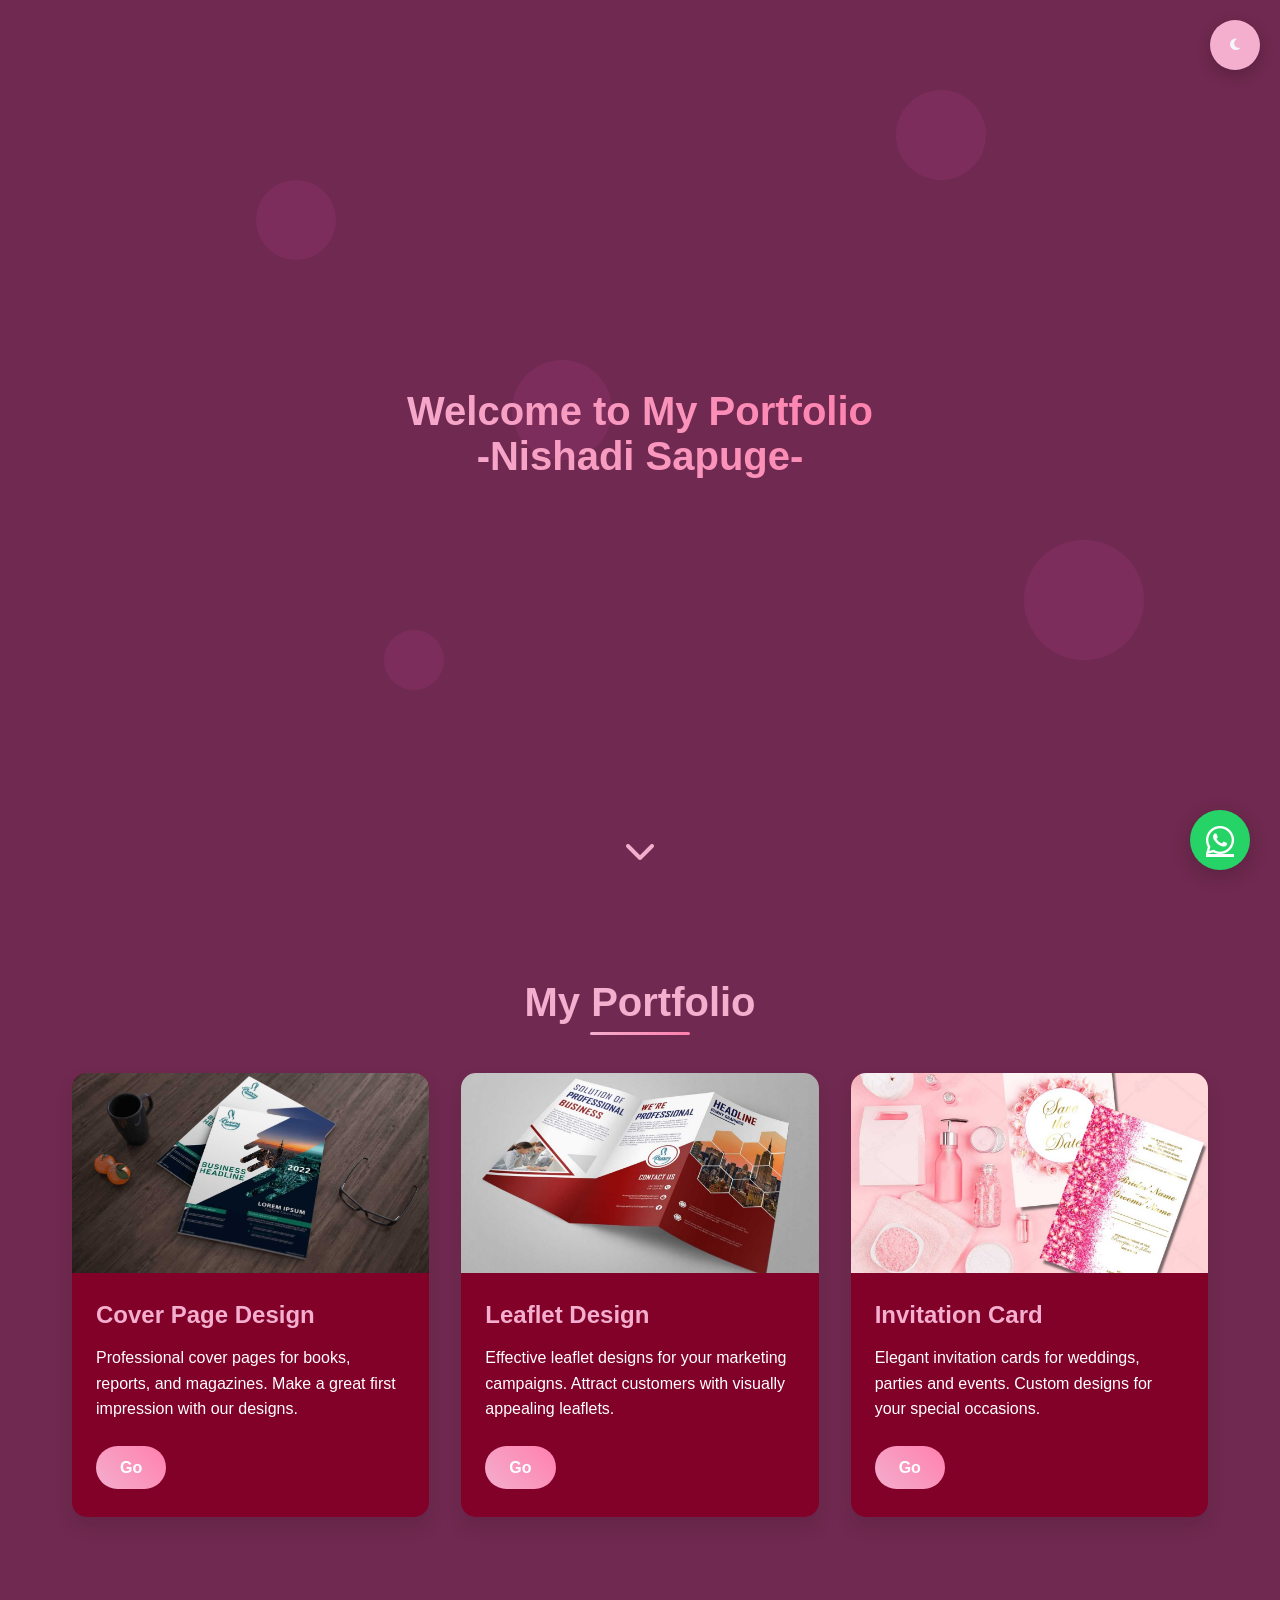
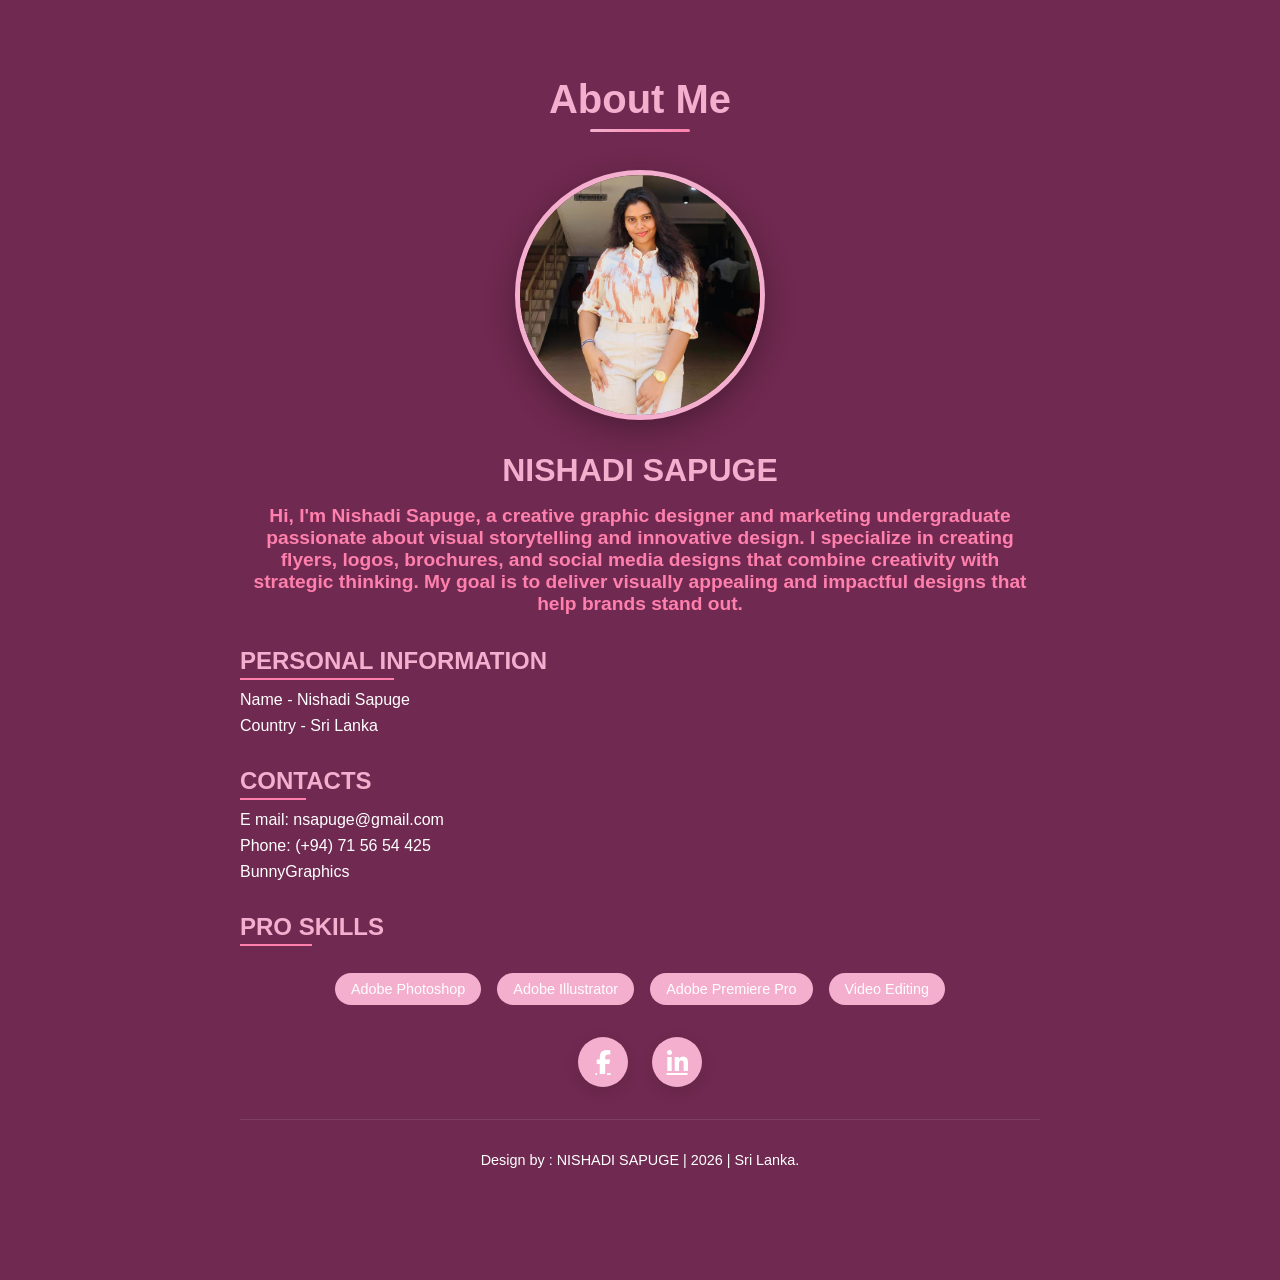
==== index.html @ 6133b410 "Add files via upload" ====
<!DOCTYPE html>
<html lang="en">
<head>
    <meta charset="UTF-8">
    <meta name="viewport" content="width=device-width, initial-scale=1.0">
    <title>Nishadi Sapuge Portfolio</title>
    <link rel="stylesheet" href="styles.css">
    <link rel="stylesheet" href="https://cdnjs.cloudflare.com/ajax/libs/font-awesome/6.4.0/css/all.min.css">
</head>
<body>
    <!-- Animated Background -->
    <div class="bg-animation">
        <div></div>
        <div></div>
        <div></div>
        <div></div>
        <div></div>
    </div>

    <!-- Theme Toggle -->
    <button class="theme-toggle" id="themeToggle">
        <i class="fas fa-moon"></i>
    </button>

    <!-- Sticky Navigation -->
    <nav class="sticky-nav" id="stickyNav">
        <img src="Nishadi.jpeg" alt="My Logo" class="nav-logo">
        <ul>
            <li><a href="#portfolio">Example</a></li>
            <!-- <li><a href="#pricing">Price</a></li> -->
            <li><a href="#about">About me</a></li>
        </ul>
    </nav>

    <!-- Header -->
    <header id="home">
        <!-- <img src="Profile.png" alt="Profile" class="profile-img"> -->
        <h1 class="welcome-text">Welcome to My Portfolio <br>-Nishadi Sapuge- </h1>
        <div class="scroll-down" id="scrollDown">
            <i class="fas fa-chevron-down"></i>
        </div>
    </header>

    <!-- Portfolio Section -->
    <section id="portfolio">
        <h2 class="section-title">My Portfolio</h2>
        <div class="portfolio-grid">
            <!-- Logo Design 
            <div class="portfolio-card">
                <img src="logo.jpg" alt="Logo Design" class="portfolio-img">
                <div class="portfolio-content">
                    <h3 class="portfolio-title">Logo Design</h3>
                    <p class="portfolio-description">Professional logo designs that represent your brand identity. Unique and memorable logos tailored to your business needs.</p>
                    <a href="www.example.com" target="_blank" class="portfolio-btn">Get Now</a>
                </div>
            </div> -->

            <!-- Social Media Cover Image 
            <div class="portfolio-card">
                <img src="logo-design.jpg" alt="Social Media Cover Image" class="portfolio-img">
                <div class="portfolio-content">
                    <h3 class="portfolio-title">Social Media Cover Image</h3>
                    <p class="portfolio-description">Eye-catching cover images for your social media profiles. Perfect for Facebook, Twitter, LinkedIn and more.</p>
                    <a href="www.example.com" target="_blank" class="portfolio-btn">Get Now</a>
                </div>
            </div>  -->

            <!-- Social Media Post Design 
            <div class="portfolio-card">
                <img src="logo.jpg" alt="Social Media Post Design" class="portfolio-img">
                <div class="portfolio-content">
                    <h3 class="portfolio-title">Social Media Post Design</h3>
                    <p class="portfolio-description">Engaging social media posts to boost your online presence. Designed to increase engagement and followers.</p>
                    <a href="www.example.com" target="_blank" class="portfolio-btn">Get Now</a>
                </div>
            </div>  -->

            <!-- Cover Page Design -->
            <div class="portfolio-card">
                <img src="MagCov4.jpeg" alt="Cover Page Design" class="portfolio-img">
                <div class="portfolio-content">
                    <h3 class="portfolio-title">Cover Page Design</h3>
                    <p class="portfolio-description">Professional cover pages for books, reports, and magazines. Make a great first impression with our designs.</p>
                    <a href="coverPage.html" target="_blank" class="portfolio-btn">Go</a>
                </div>
            </div>

            <!-- Leaflet Design -->
            <div class="portfolio-card">
                <img src="Flyer4.jpeg" alt="Leaflet Design" class="portfolio-img">
                <div class="portfolio-content">
                    <h3 class="portfolio-title">Leaflet Design</h3>
                    <p class="portfolio-description">Effective leaflet designs for your marketing campaigns. Attract customers with visually appealing leaflets.</p>
                    <a href="Leaflet.html" target="_blank" class="portfolio-btn">Go</a>
                </div>
            </div>

            <!-- Banner Design 
            <div class="portfolio-card">
                <img src="logo.jpg" alt="Banner Design" class="portfolio-img">
                <div class="portfolio-content">
                    <h3 class="portfolio-title">Banner Design</h3>
                    <p class="portfolio-description">High-quality banner designs for web and print. Perfect for advertisements, events, and promotions.</p>
                    <a href="www.example.com" target="_blank" class="portfolio-btn">Get Now</a>
                </div>
            </div> -->

            <!-- YouTube Thumbnail Design 
            <div class="portfolio-card">
                <img src="logo.jpg" alt="YouTube Thumbnail Design" class="portfolio-img">
                <div class="portfolio-content">
                    <h3 class="portfolio-title">YouTube Thumbnail Design</h3>
                    <p class="portfolio-description">Click-worthy YouTube thumbnails that increase views. Designed to stand out in search results.</p>
                    <a href="www.example.com" target="_blank" class="portfolio-btn">Get Now</a>
                </div>
            </div>  -->

            <!-- Business Card Design 
            <div class="portfolio-card">
                <img src="logo.jpg" alt="Business Card Design" class="portfolio-img">
                <div class="portfolio-content">
                    <h3 class="portfolio-title">Business Card Design</h3>
                    <p class="portfolio-description">Professional business cards that make an impression. High-quality designs that represent your brand.</p>
                    <a href="www.example.com" target="_blank" class="portfolio-btn">Get Now</a>
                </div>
            </div>  -->

            <!-- Package Design 
            <div class="portfolio-card">
                <img src="logo.jpg" alt="Package Design" class="portfolio-img">
                <div class="portfolio-content">
                    <h3 class="portfolio-title">Package Design</h3>
                    <p class="portfolio-description">Creative package designs for your products. Stand out on shelves with our unique packaging solutions.</p>
                    <a href="www.example.com" target="_blank" class="portfolio-btn">Get Now</a>
                </div>
            </div>  -->

            <!-- Invitation Card -->
            <div class="portfolio-card">
                <img src="In2.jpeg" alt="Invitation Card" class="portfolio-img">
                <div class="portfolio-content">
                    <h3 class="portfolio-title">Invitation Card</h3>
                    <p class="portfolio-description">Elegant invitation cards for weddings, parties and events. Custom designs for your special occasions.</p>
                    <a href="InvitationCard.html" target="_blank" class="portfolio-btn">Go</a>
                </div>
            </div>
        </div>
    </section>

    <!-- Pricing Section 
    <section id="pricing">
        <h2 class="section-title">Our Pricing</h2>
        <div class="pricing-container">
             Logo Design Pricing 
            <div class="pricing-item">
                <div class="pricing-header">
                    <span>Logo Design</span>
                    <i class="fas fa-chevron-down"></i>
                </div>
                <div class="pricing-content">
                    <div class="pricing-content-inner">
                        <div class="price-option">
                            <span>2 Color Normal</span>
                            <span>Rs </span>
                        </div>
                        <div class="price-option">
                            <span>Full Color Co.</span>
                            <span>Rs </span>
                        </div>
                        <div class="price-option">
                            <span>with Ai, PSD full file</span>
                            <span>Rs 1</span>
                        </div>
                    </div>
                </div>
            </div>

             Social Media Post Design Pricing 
            <div class="pricing-item">
                <div class="pricing-header">
                    <span>Social Media Post Design</span>
                    <i class="fas fa-chevron-down"></i>
                </div>
                <div class="pricing-content">
                    <div class="pricing-content-inner">
                        <div class="price-option">
                            <span>2 Color Normal</span>
                            <span></span>
                        </div>
                        <div class="price-option">
                            <span>Full Color All in One</span>
                            <span></span>
                        </div>
                        <div class="price-option">
                            <span>with Ai, PSD full file</span>
                            <span>Rs </span>
                        </div>
                    </div>
                </div>
            </div>

             Banner Design Pricing 
            <div class="pricing-item">
                <div class="pricing-header">
                    <span>Banner Design</span>
                    <i class="fas fa-chevron-down"></i>
                </div>
                <div class="pricing-content">
                    <div class="pricing-content-inner">
                        <div class="price-option">
                            <span>4 Color Quality</span>
                            <span>Rs 1</span>
                        </div>
                        <div class="price-option">
                            <span>High Quality</span>
                            <span>Rs 1</span>
                        </div>
                        <div class="price-option">
                            <span>with Ai, PSD full file</span>
                            <span>Rs </span>
                        </div>
                    </div>
                </div>
            </div>

             Social Media Cover Photo Pricing 
            <div class="pricing-item">
                <div class="pricing-header">
                    <span>Social Media Cover Photo</span>
                    <i class="fas fa-chevron-down"></i>
                </div>
                <div class="pricing-content">
                    <div class="pricing-content-inner">
                        <div class="price-option">
                            <span>2 Color Normal</span>
                            <span>Rs </span>
                        </div>
                        <div class="price-option">
                            <span>Full Color High Quality</span>
                            <span>Rs</span>
                        </div>
                        <div class="price-option">
                            <span>with Ai, PSD full file</span>
                            <span>Rs 1</span>
                        </div>
                    </div>
                </div>
            </div>

             Book Cover Page Design Pricing 
            <div class="pricing-item">
                <div class="pricing-header">
                    <span>Book Cover Page Design</span>
                    <i class="fas fa-chevron-down"></i>
                </div>
                <div class="pricing-content">
                    <div class="pricing-content-inner">
                        <div class="price-option">
                            <span>2 Color Normal</span>
                            <span>Rs =</span>
                        </div>
                        <div class="price-option">
                            <span>Full Color High Quality</span>
                            <span>R</span>
                        </div>
                        <div class="price-option">
                            <span>with Ai, PSD full file</span>
                            <span>Rs /<span>
                        </div>
                    </div>
                </div>
            </div>

             Package & Label Design Pricing 
            <div class="pricing-item">
                <div class="pricing-header">
                    <span>Package & Label Design</span>
                    <i class="fas fa-chevron-down"></i>
                </div>
                <div class="pricing-content">
                    <div class="pricing-content-inner">
                        <div class="price-option">
                            <span>2 Color Normal</span>
                            <span>Rs </span>
                        </div>
                        <div class="price-option">
                            <span>Full Color High Quality</span>
                            <span>Rs 1</span>
                        </div>
                        <div class="price-option">
                            <span>with Ai, PSD full file</span>
                            <span>Rs a</span>
                        </div>
                    </div>
                </div>
            </div>

             Photo Editing Pricing 
            <div class="pricing-item">
                <div class="pricing-header">
                    <span>Photo Editing</span>
                    <i class="fas fa-chevron-down"></i>
                </div>
                <div class="pricing-content">
                    <div class="pricing-content-inner">
                        <div class="price-option">
                            <span>Standard Price</span>
                            <span>Rs </span>
                        </div>
                    </div>
                </div>
            </div>

             Video Editing (Normal) Pricing 
            <div class="pricing-item">
                <div class="pricing-header">
                    <span>Video Editing (Normal)</span>
                    <i class="fas fa-chevron-down"></i>
                </div>
                <div class="pricing-content">
                    <div class="pricing-content-inner">
                        <div class="price-option">
                            <span>Standard Price</span>
                            <span>Rs</span>
                        </div>
                    </div>
                </div>
            </div>

             AP Software Development Service Pricing 
            <div class="pricing-item">
                <div class="pricing-header">
                    <span>AP Software Development Service</span>
                    <i class="fas fa-chevron-down"></i>
                </div>
                <div class="pricing-content">
                    <div class="pricing-content-inner">
                        <div class="price-option">
                            <span>Standard Price</span>
                            <span>Rs</span>
                        </div>
                    </div>
                </div>
            </div>

             Technically Shaport Pricing 
            <div class="pricing-item">
                <div class="pricing-header">
                    <span>Technically Shaport</span>
                    <i class="fas fa-chevron-down"></i>
                </div>
                <div class="pricing-content">
                    <div class="pricing-content-inner">
                        <div class="price-option">
                            <span>Standard</span>
                            <span>FREE</span>
                        </div>
                    </div>
                </div>
            </div>

             Computer Repairing Pricing 
            <div class="pricing-item">
                <div class="pricing-header">
                    <span>Computer Repairing</span>
                    <i class="fas fa-chevron-down"></i>
                </div>
                <div class="pricing-content">
                    <div class="pricing-content-inner">
                        <div class="price-option">
                            <span>Standard Price</span>
                            <span>Rs 1000 - 15,000/=</span>
                        </div>
                        <div class="price-option">
                            <span>Additional Charge</span>
                            <span>Rs </span>
                        </div>
                    </div>
                </div>
            </div>
        </div>
    </section> 


-->
    <!-- About Section -->
    <section id="about">
        <h2 class="section-title">About Me</h2>
        <div class="about-container">
            <img src="Nishadi.jpeg" alt="Nishadi Sapuge" class="about-img">
            <div class="about-content">
                <h3 class="about-title"><Nav>NISHADI SAPUGE</Nav></h3>
                <p class="about-subtitle">Hi, I'm Nishadi Sapuge, a creative graphic designer and marketing undergraduate passionate about visual storytelling and innovative design. I specialize in creating flyers, logos, brochures, and social media designs that combine creativity with strategic thinking. My goal is to deliver visually appealing and impactful designs that help brands stand out.
</p>
                
              <div class="info-section">
                    <h4 class="info-title">PERSONAL INFORMATION</h4>
                    <div class="info-item">Name - Nishadi Sapuge</div>
                    <div class="info-item">Country - Sri Lanka</div>
                    <!-- <div class="info-item">District - </div>
                   <div class="info-item">Province -</div>
                    <div class="info-item">Language - h</div>
                    <div class="info-item">Job - </div>-->
                </div> 
                
                <div class="info-section">
                    <h4 class="info-title">CONTACTS</h4>
                    <div class="info-item">E mail: nsapuge@gmail.com</div>
                    <div class="info-item">Phone: (+94) 71 56 54 425 <br></div>
                    <div class="info-item">BunnyGraphics </div>

                </div>
                
                <div class="info-section">
                    <h4 class="info-title">PRO SKILLS</h4>
                    <div class="skills-container">
                        <div class="skill">Adobe Photoshop</div>
                        <div class="skill">Adobe Illustrator</div>
                        <div class="skill">Adobe Premiere Pro</div>
                        <div class="skill">Video Editing</div>
                    </div>
                </div>
                
                <!--<a href="www.example.com" target="_blank" class="cv-btn">View Full CV</a> -->
                
                <div class="social-links">
                    <a href="https://www.facebook.com/share/1aDssVUrjM/" target="_blank" class="social-link"><i class="fab fa-facebook-f"></i></a>
                    <a href="https://www.linkedin.com/in/sapuge-nishadi-6b8381224" target="_blank" class="social-link"><i class="fab fa-linkedin-in"></i></a>
                </div>
                
                <div class="footer">
                    Design by : NISHADI SAPUGE | 2026 | Sri Lanka.
                </div>
            </div>
        </div>
    </section>

    <!-- WhatsApp Button -->
    <a href="https://wa.me/qr/HOU4SGNKWLLRM1" target="_blank" class="whatsapp-btn">
        <i class="fab fa-whatsapp"></i>
    </a>

    <!-- Back to Top Button -->
    <div class="back-to-top" id="backToTop">
        <i class="fas fa-arrow-up"></i>
    </div>

    <script src="script.js"></script>
</body>
</html>
---- styles.css ----
:root {
    --primary-color: #f4aece;
    --secondary-color: #ffffff;
    --text-color: #ffffff;
    --bg-color: hsl(327, 46%, 30%);
    --card-bg: #810129;
    --accent-color: #ff80ad;
    --light-text: #f5f6fa;
    --dark-text: #cac3c9;
    --transition: all 0.3s ease;
}

[data-theme="light"] {
    --primary-color: #c81d42;
    --secondary-color: #fe8daf;
    --text-color: #171717;
    --bg-color: #f0ced8;
    --card-bg: #f394cf;
    --accent-color: #890936;
    --light-text: #f5f6fa;
    --dark-text: #2d3436;
}

* {
    margin: 0;
    padding: 0;
    box-sizing: border-box;
    font-family: 'Segoe UI', Tahoma, Geneva, Verdana, sans-serif;
}

body {
    background-color: var(--bg-color);
    color: var(--text-color);
    transition: var(--transition);
    overflow-x: hidden;
    position: relative;
}

/* Animated Background */
.bg-animation {
    position: fixed;
    top: 0;
    left: 0;
    width: 100%;
    height: 100%;
    z-index: -1;
    overflow: hidden;
}

.bg-animation div {
    position: absolute;
    width: 60px;
    height: 60px;
    background-color: rgba(231, 92, 199, 0.1);
    border-radius: 50%;
    animation: float 15s infinite linear;
}

.bg-animation div:nth-child(1) {
    top: 20%;
    left: 20%;
    animation-delay: 0s;
    width: 80px;
    height: 80px;
}

.bg-animation div:nth-child(2) {
    top: 60%;
    left: 80%;
    animation-delay: 2s;
    width: 120px;
    height: 120px;
}

.bg-animation div:nth-child(3) {
    top: 40%;
    left: 40%;
    animation-delay: 4s;
    width: 100px;
    height: 100px;
}

.bg-animation div:nth-child(4) {
    top: 70%;
    left: 30%;
    animation-delay: 6s;
    width: 60px;
    height: 60px;
}

.bg-animation div:nth-child(5) {
    top: 10%;
    left: 70%;
    animation-delay: 8s;
    width: 90px;
    height: 90px;
}

@keyframes float {
    0% {
        transform: translateY(0) rotate(0deg);
        opacity: 1;
    }
    100% {
        transform: translateY(-1000px) rotate(720deg);
        opacity: 0;
    }
}

/* Header Styles */
header {
    min-height: 100vh;
    display: flex;
    flex-direction: column;
    align-items: center;
    justify-content: center;
    text-align: center;
    padding: 2rem;
    position: relative;
}

.profile-img {
    width: 200px;
    height: 200px;
    border-radius: 50%;
    object-fit: cover;
    border: 5px solid var(--primary-color);
    box-shadow: 0 10px 30px rgba(0, 0, 0, 0.3);
    margin: 2rem 0;
    transition: var(--transition);
}

.profile-img:hover {
    transform: scale(1.05);
    box-shadow: 0 15px 40px rgba(0, 0, 0, 0.4);
}

.welcome-text {
    font-size: 2.5rem;
    margin-bottom: 2rem;
    font-weight: 700;
    background: linear-gradient(45deg, var(--primary-color), var(--accent-color));
    -webkit-background-clip: text;
    background-clip: text;
    color: transparent;
    animation: fadeIn 2s ease;
}

@keyframes fadeIn {
    from { opacity: 0; transform: translateY(20px); }
    to { opacity: 1; transform: translateY(0); }
}

.scroll-down {
    position: absolute;
    bottom: 30px;
    left: 50%;
    transform: translateX(-50%);
    font-size: 2rem;
    color: var(--primary-color);
    animation: bounce 2s infinite;
    cursor: pointer;
}

@keyframes bounce {
    0%, 20%, 50%, 80%, 100% { transform: translateY(0) translateX(-50%); }
    40% { transform: translateY(-20px) translateX(-50%); }
    60% { transform: translateY(-10px) translateX(-50%); }
}

/* Navigation */
.sticky-nav {
    position: fixed;
    top: -100px;
    left: 0;
    width: 100%;
    background-color: rgba(45, 52, 54, 0.95);
    backdrop-filter: blur(10px);
    padding: 1rem 2rem;
    display: flex;
    justify-content: center;
    align-items: center;
    z-index: 1000;
    transition: var(--transition);
    box-shadow: 0 5px 20px rgba(0, 0, 0, 0.2);
}

.sticky-nav.visible {
    top: 0;
}

.nav-logo {
    position: absolute;
    left: 2rem;
    height: 40px;
    transition: var(--transition);
}

nav ul {
    display: flex;
    list-style: none;
    gap: 2rem;
}

nav a {
    color: var(--text-color);
    text-decoration: none;
    font-weight: 600;
    font-size: 1.1rem;
    transition: var(--transition);
    position: relative;
    padding: 0.5rem 0;
}

nav a:hover {
    color: var(--primary-color);
}

nav a::after {
    content: '';
    position: absolute;
    bottom: 0;
    left: 0;
    width: 0;
    height: 2px;
    background-color: var(--primary-color);
    transition: var(--transition);
}

nav a:hover::after {
    width: 100%;
}

/* Theme Toggle */
.theme-toggle {
    position: fixed;
    top: 20px;
    right: 20px;
    z-index: 1001;
    background: var(--primary-color);
    color: var(--light-text);
    border: none;
    width: 50px;
    height: 50px;
    border-radius: 50%;
    display: flex;
    align-items: center;
    justify-content: center;
    cursor: pointer;
    box-shadow: 0 5px 15px rgba(0, 0, 0, 0.2);
    transition: var(--transition);
}

.theme-toggle:hover {
    transform: scale(1.1);
    box-shadow: 0 8px 20px rgba(0, 0, 0, 0.3);
}

/* Sections */
section {
    padding: 5rem 2rem;
    max-width: 1200px;
    margin: 0 auto;
}

.section-title {
    text-align: center;
    font-size: 2.5rem;
    margin-bottom: 3rem;
    position: relative;
    color: var(--primary-color);
}

.section-title::after {
    content: '';
    position: absolute;
    bottom: -10px;
    left: 50%;
    transform: translateX(-50%);
    width: 100px;
    height: 3px;
    background: linear-gradient(90deg, var(--primary-color), var(--accent-color));
    border-radius: 3px;
}

/* Portfolio Grid */
.portfolio-grid {
    display: grid;
    grid-template-columns: repeat(auto-fill, minmax(300px, 1fr));
    gap: 2rem;
}

.portfolio-card {
    background-color: var(--card-bg);
    border-radius: 15px;
    overflow: hidden;
    transition: var(--transition);
    position: relative;
    box-shadow: 0 10px 20px rgba(0, 0, 0, 0.1);
}

.portfolio-card:hover {
    transform: translateY(-10px);
    box-shadow: 0 15px 30px rgba(0, 0, 0, 0.2);
}

.portfolio-card::before {
    content: '';
    position: absolute;
    top: 0;
    left: 0;
    width: 100%;
    height: 100%;
    background: radial-gradient(circle at var(--x) var(--y), rgba(108, 92, 231, 0.3), transparent 200px);
    pointer-events: none;
    opacity: 0;
    transition: opacity 0.3s;
}

.portfolio-card:hover::before {
    opacity: 1;
}

.portfolio-img {
    width: 100%;
    height: 200px;
    object-fit: cover;
}

.portfolio-content {
    padding: 1.5rem;
}

.portfolio-title {
    font-size: 1.5rem;
    margin-bottom: 1rem;
    color: var(--primary-color);
}

.portfolio-description {
    margin-bottom: 1.5rem;
    line-height: 1.6;
}

.portfolio-btn {
    display: inline-block;
    padding: 0.8rem 1.5rem;
    background: linear-gradient(45deg, var(--primary-color), var(--accent-color));
    color: white;
    border: none;
    border-radius: 50px;
    font-weight: 600;
    text-decoration: none;
    transition: var(--transition);
    position: relative;
    overflow: hidden;
}

.portfolio-btn:hover {
    transform: translateY(-3px);
    box-shadow: 0 10px 20px rgba(0, 0, 0, 0.2);
}

.portfolio-btn::after {
    content: '';
    position: absolute;
    top: 0;
    left: 0;
    width: 100%;
    height: 100%;
    background: linear-gradient(45deg, var(--accent-color), var(--primary-color));
    opacity: 0;
    transition: var(--transition);
}

.portfolio-btn:hover::after {
    opacity: 1;
}

.portfolio-btn span {
    position: relative;
    z-index: 1;
}

/* Pricing Section */
.pricing-container {
    max-width: 800px;
    margin: 0 auto;
}

.pricing-item {
    margin-bottom: 1rem;
    border-radius: 10px;
    overflow: hidden;
    box-shadow: 0 5px 15px rgba(0, 0, 0, 0.1);
}

.pricing-header {
    background-color: var(--primary-color);
    color: white;
    padding: 1rem 1.5rem;
    cursor: pointer;
    display: flex;
    justify-content: space-between;
    align-items: center;
    font-weight: 600;
    transition: var(--transition);
}

.pricing-header:hover {
    background-color: var(--accent-color);
}

.pricing-header i {
    transition: var(--transition);
}

.pricing-header.active i {
    transform: rotate(180deg);
}

.pricing-content {
    background-color: var(--card-bg);
    max-height: 0;
    overflow: hidden;
    transition: max-height 0.3s ease-out;
}

.pricing-content-inner {
    padding: 1.5rem;
}

.price-option {
    display: flex;
    justify-content: space-between;
    padding: 0.8rem 0;
    border-bottom: 1px solid rgba(255, 255, 255, 0.1);
}

.price-option:last-child {
    border-bottom: none;
}

/* About Section */
.about-container {
    display: flex;
    flex-direction: column;
    align-items: center;
    gap: 2rem;
}

.about-img {
    width: 250px;
    height: 250px;
    border-radius: 50%;
    object-fit: cover;
    border: 5px solid var(--primary-color);
    box-shadow: 0 10px 30px rgba(0, 0, 0, 0.3);
}

.about-content {
    text-align: center;
    max-width: 800px;
}

.about-title {
    font-size: 2rem;
    margin-bottom: 1rem;
    color: var(--primary-color);
}

.about-subtitle {
    font-size: 1.2rem;
    margin-bottom: 2rem;
    color: var(--accent-color);
    font-weight: 600;
}

.info-section {
    text-align: left;
    margin-bottom: 2rem;
}

.info-title {
    font-size: 1.5rem;
    margin-bottom: 1rem;
    color: var(--primary-color);
    position: relative;
    display: inline-block;
}

.info-title::after {
    content: '';
    position: absolute;
    bottom: -5px;
    left: 0;
    width: 50%;
    height: 2px;
    background-color: var(--accent-color);
}

.info-item {
    margin-bottom: 0.5rem;
}

.skills-container {
    display: flex;
    flex-wrap: wrap;
    justify-content: center;
    gap: 1rem;
    margin-top: 1rem;
}

.skill {
    background-color: var(--primary-color);
    color: white;
    padding: 0.5rem 1rem;
    border-radius: 50px;
    font-size: 0.9rem;
    transition: var(--transition);
}

.skill:hover {
    background-color: var(--accent-color);
    transform: translateY(-3px);
}

.cv-btn {
    display: inline-block;
    margin-top: 2rem;
    padding: 1rem 2rem;
    background: linear-gradient(45deg, var(--primary-color), var(--accent-color));
    color: white;
    border: none;
    border-radius: 50px;
    font-weight: 600;
    text-decoration: none;
    transition: var(--transition);
    box-shadow: 0 5px 15px rgba(0, 0, 0, 0.2);
}

.cv-btn:hover {
    transform: translateY(-5px);
    box-shadow: 0 10px 25px rgba(0, 0, 0, 0.3);
}

.social-links {
    display: flex;
    justify-content: center;
    gap: 1.5rem;
    margin: 2rem 0;
}

.social-link {
    width: 50px;
    height: 50px;
    border-radius: 50%;
    background-color: var(--primary-color);
    color: white;
    display: flex;
    align-items: center;
    justify-content: center;
    font-size: 1.5rem;
    transition: var(--transition);
    box-shadow: 0 5px 15px rgba(0, 0, 0, 0.1);
}

.social-link:hover {
    background-color: var(--accent-color);
    transform: translateY(-5px);
    box-shadow: 0 10px 20px rgba(0, 0, 0, 0.2);
}

.footer {
    text-align: center;
    padding: 2rem;
    margin-top: 2rem;
    border-top: 1px solid rgba(255, 255, 255, 0.1);
    font-size: 0.9rem;
}

/* WhatsApp Button */
.whatsapp-btn {
    position: fixed;
    bottom: 30px;
    right: 30px;
    width: 60px;
    height: 60px;
    background-color: #25D366;
    color: white;
    border-radius: 50%;
    display: flex;
    align-items: center;
    justify-content: center;
    font-size: 2rem;
    box-shadow: 0 5px 20px rgba(0, 0, 0, 0.2);
    z-index: 999;
    transition: var(--transition);
    animation: pulse 2s infinite;
}

.whatsapp-btn:hover {
    transform: scale(1.1);
    box-shadow: 0 8px 25px rgba(0, 0, 0, 0.3);
}

@keyframes pulse {
    0% { transform: scale(1); }
    50% { transform: scale(1.1); }
    100% { transform: scale(1); }
}

/* Back to Top Button */
.back-to-top {
    position: fixed;
    bottom: 100px;
    right: 30px;
    width: 50px;
    height: 50px;
    background-color: var(--primary-color);
    color: white;
    border-radius: 50%;
    display: flex;
    align-items: center;
    justify-content: center;
    font-size: 1.5rem;
    box-shadow: 0 5px 15px rgba(0, 0, 0, 0.1);
    z-index: 999;
    opacity: 0;
    visibility: hidden;
    transition: var(--transition);
    cursor: pointer;
}

.back-to-top.visible {
    opacity: 1;
    visibility: visible;
}

.back-to-top:hover {
    background-color: var(--accent-color);
    transform: translateY(-5px);
}

/* Responsive Design */
@media (max-width: 768px) {
    .welcome-text {
        font-size: 2rem;
    }

    .portfolio-grid {
        grid-template-columns: 1fr;
    }

    nav ul {
        gap: 1rem;
    }

    .sticky-nav {
        padding: 1rem;
    }

    .nav-logo {
        height: 30px;
        left: 1rem;
    }

    .section-title {
        font-size: 2rem;
    }

    .about-container {
        text-align: center;
    }

    .info-section {
        text-align: center;
    }

    .info-title::after {
        left: 25%;
    }
}

@media (max-width: 480px) {
    .welcome-text {
        font-size: 1.5rem;
    }

    nav ul {
        flex-direction: column;
        gap: 0.5rem;
        align-items: center;
    }

    .nav-logo {
        position: static;
        margin-bottom: 0.5rem;
    }

    .sticky-nav {
        flex-direction: column;
        padding: 0.5rem;
    }

    .section-title {
        font-size: 1.8rem;
    }

    .profile-img {
        width: 150px;
        height: 150px;
    }
}
#---
.flyer-gallery{
    padding: 40px;
    text-align: center;
}

.gallery{
    display: flex;
    flex-wrap: wrap;
    justify-content: center;
    gap: 20px;
}

.gallery img{
    width: 400px;
    height: 300px;
    object-fit: cover;
    border-radius: 10px;
    cursor: pointer;
    transition: transform 0.4s ease;
    box-shadow: 0 4px 10px rgba(0,0,0,0.2);
}

.gallery img:hover{
    transform: scale(1.1);
}
#popup{
    position: fixed;
    top: 0;
    left: 0;
    width: 100%;
    height: 100vh;
    background: rgba(0,0,0,0.8);
    display: none;
    justify-content: center;
    align-items: center;
}
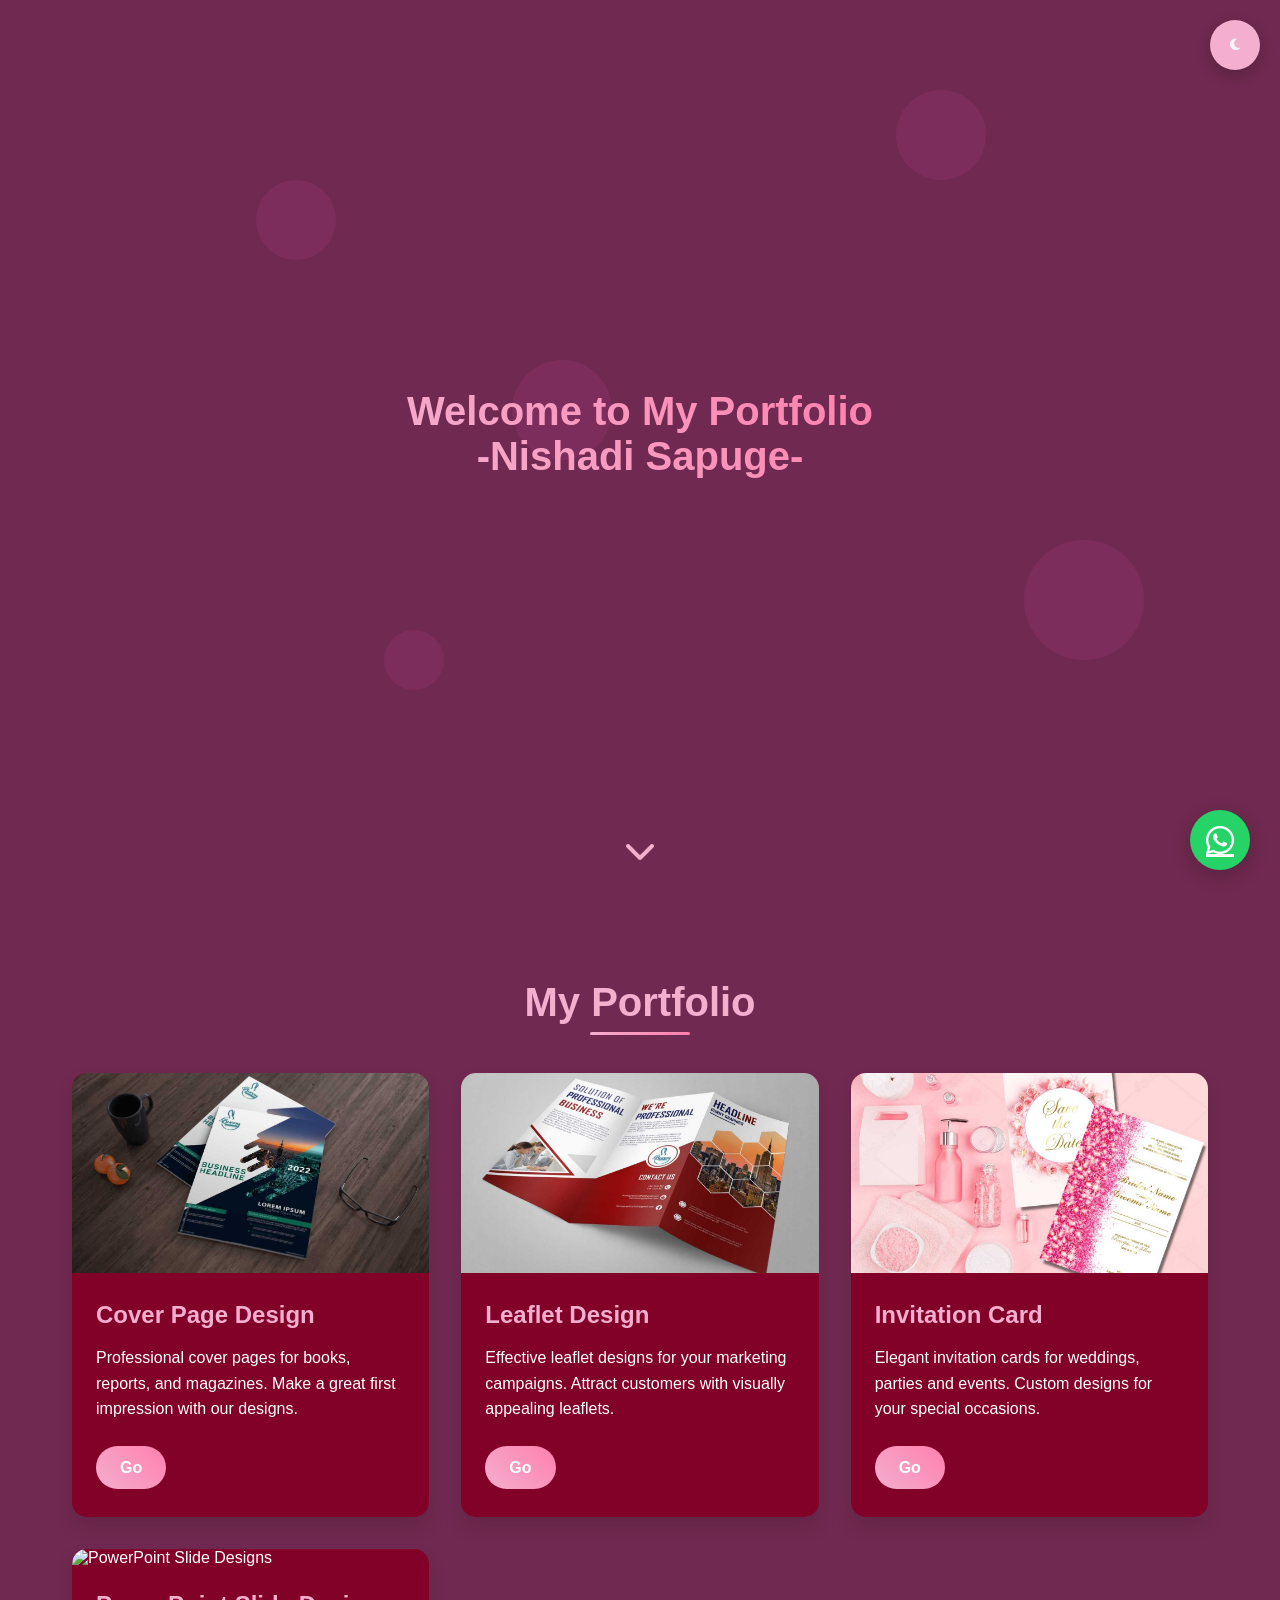
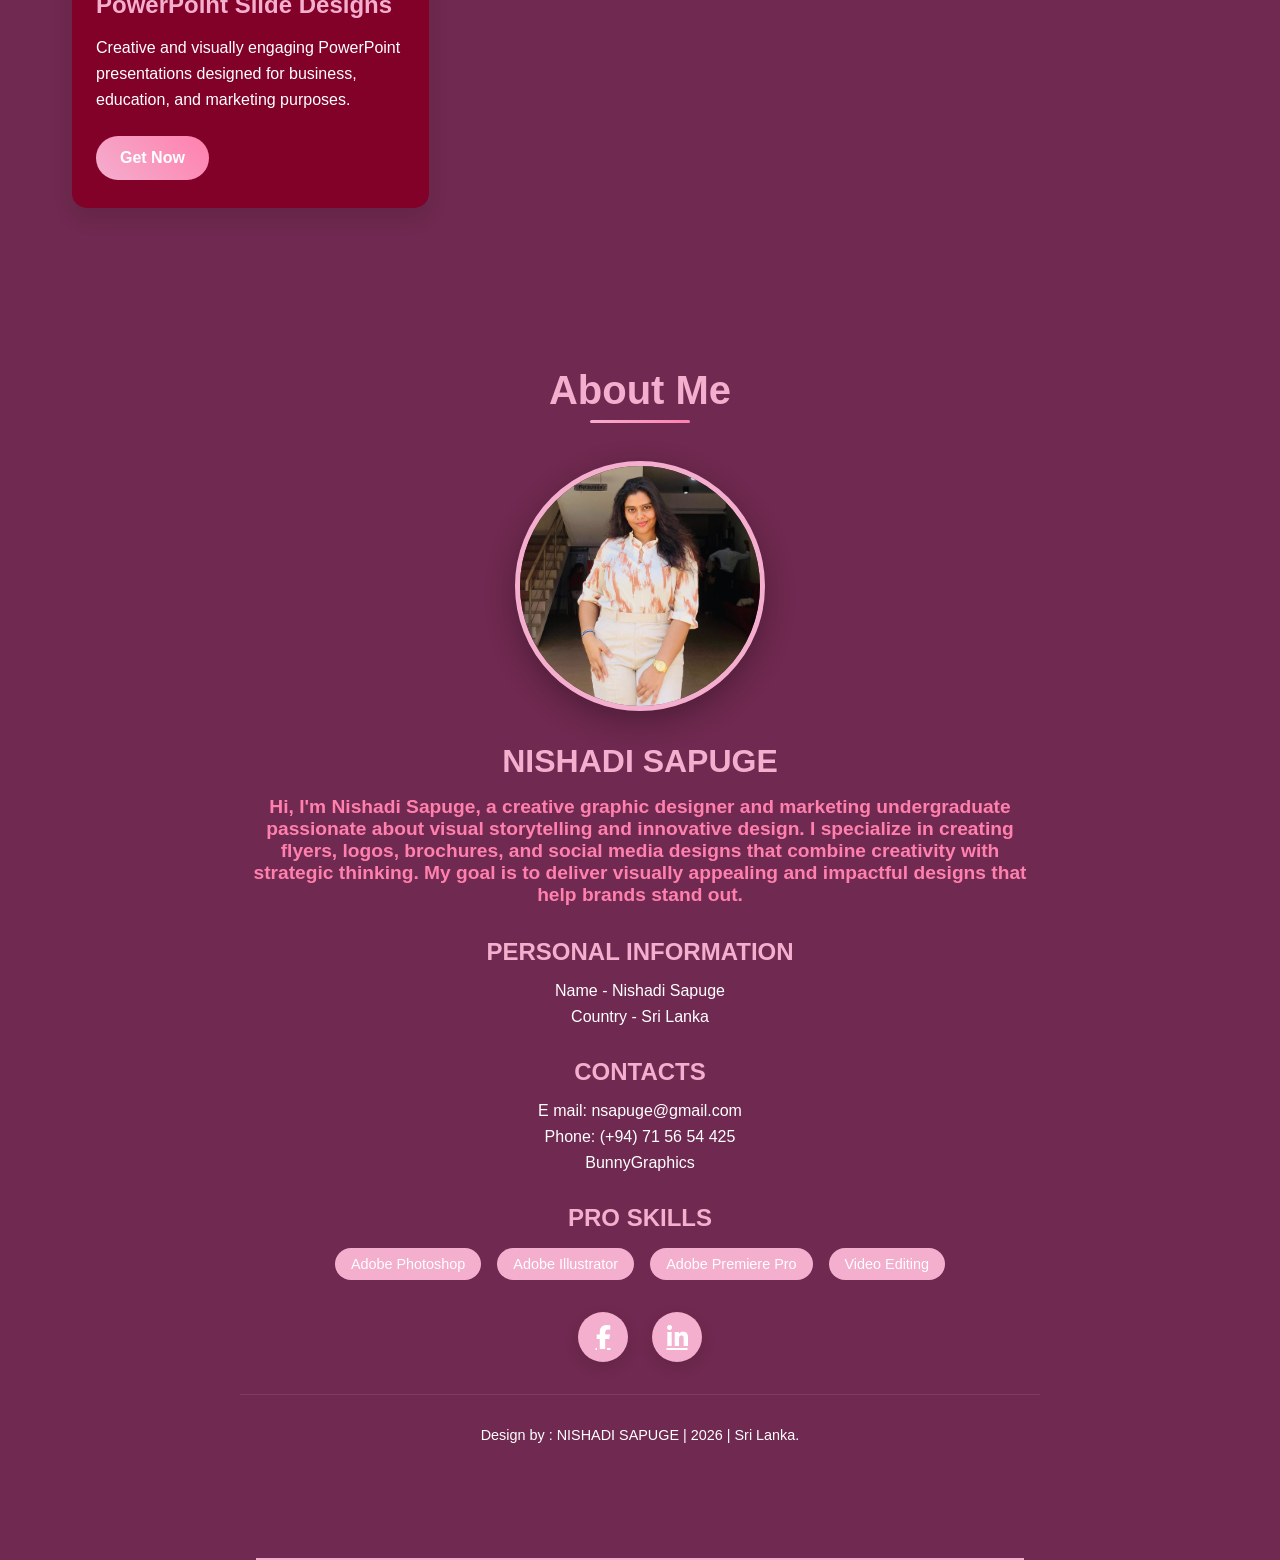
==== commit 0aa4de89: "Add PowerPoint Slide Designs section to portfolio" ====
--- a/index.html
+++ b/index.html
@@ -144,6 +144,16 @@
                     <a href="InvitationCard.html" target="_blank" class="portfolio-btn">Go</a>
                 </div>
             </div>
+
+             <!--PowerPoint Slide Designs -->
+            <div class="portfolio-card">
+                <img src="sp_slide_h_1.jpg" alt="PowerPoint Slide Designs" class="portfolio-img">
+                <div class="portfolio-content">
+                    <h3 class="portfolio-title">PowerPoint Slide Designs</h3>
+                    <p class="portfolio-description">Creative and visually engaging PowerPoint presentations designed for business, education, and marketing purposes.</p>
+                    <a href="www.example.com" target="_blank" class="portfolio-btn">Get Now</a>
+                </div>
+            </div>
         </div>
     </section>
 
@@ -447,4 +457,4 @@
 
     <script src="script.js"></script>
 </body>
-</html>+</html>
--- a/styles.css
+++ b/styles.css
@@ -477,7 +477,7 @@
 }
 
 .info-section {
-    text-align: left;
+    text-align: center;
     margin-bottom: 2rem;
 }
 
@@ -485,18 +485,17 @@
     font-size: 1.5rem;
     margin-bottom: 1rem;
     color: var(--primary-color);
-    position: relative;
-    display: inline-block;
 }
 
 .info-title::after {
-    content: '';
+    content: "";
     position: absolute;
+    left: 50%;
     bottom: -5px;
-    left: 0;
-    width: 50%;
+    transform: translateX(-50%);
+    width: 60%;
     height: 2px;
-    background-color: var(--accent-color);
+    background-color: var(--primary-color);
 }
 
 .info-item {
@@ -504,6 +503,7 @@
 }
 
 .skills-container {
+    align-items: center;
     display: flex;
     flex-wrap: wrap;
     justify-content: center;
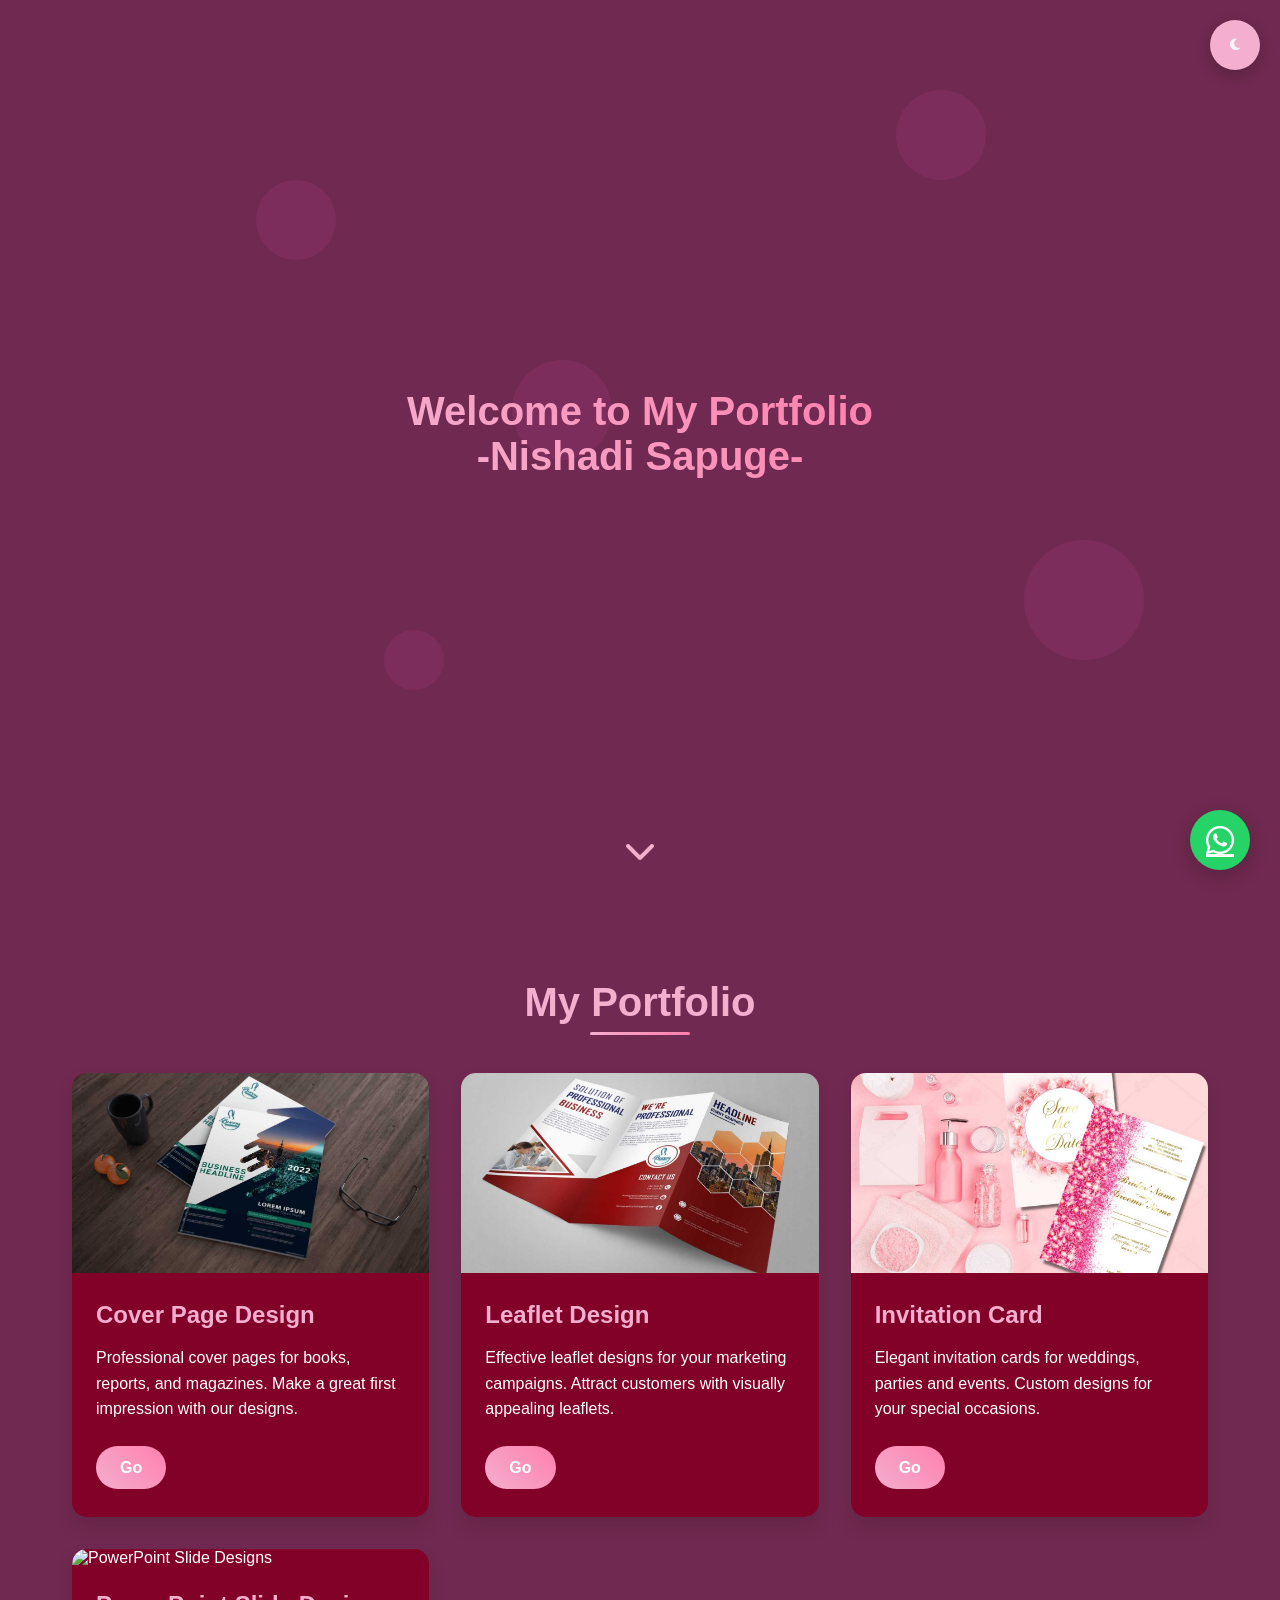
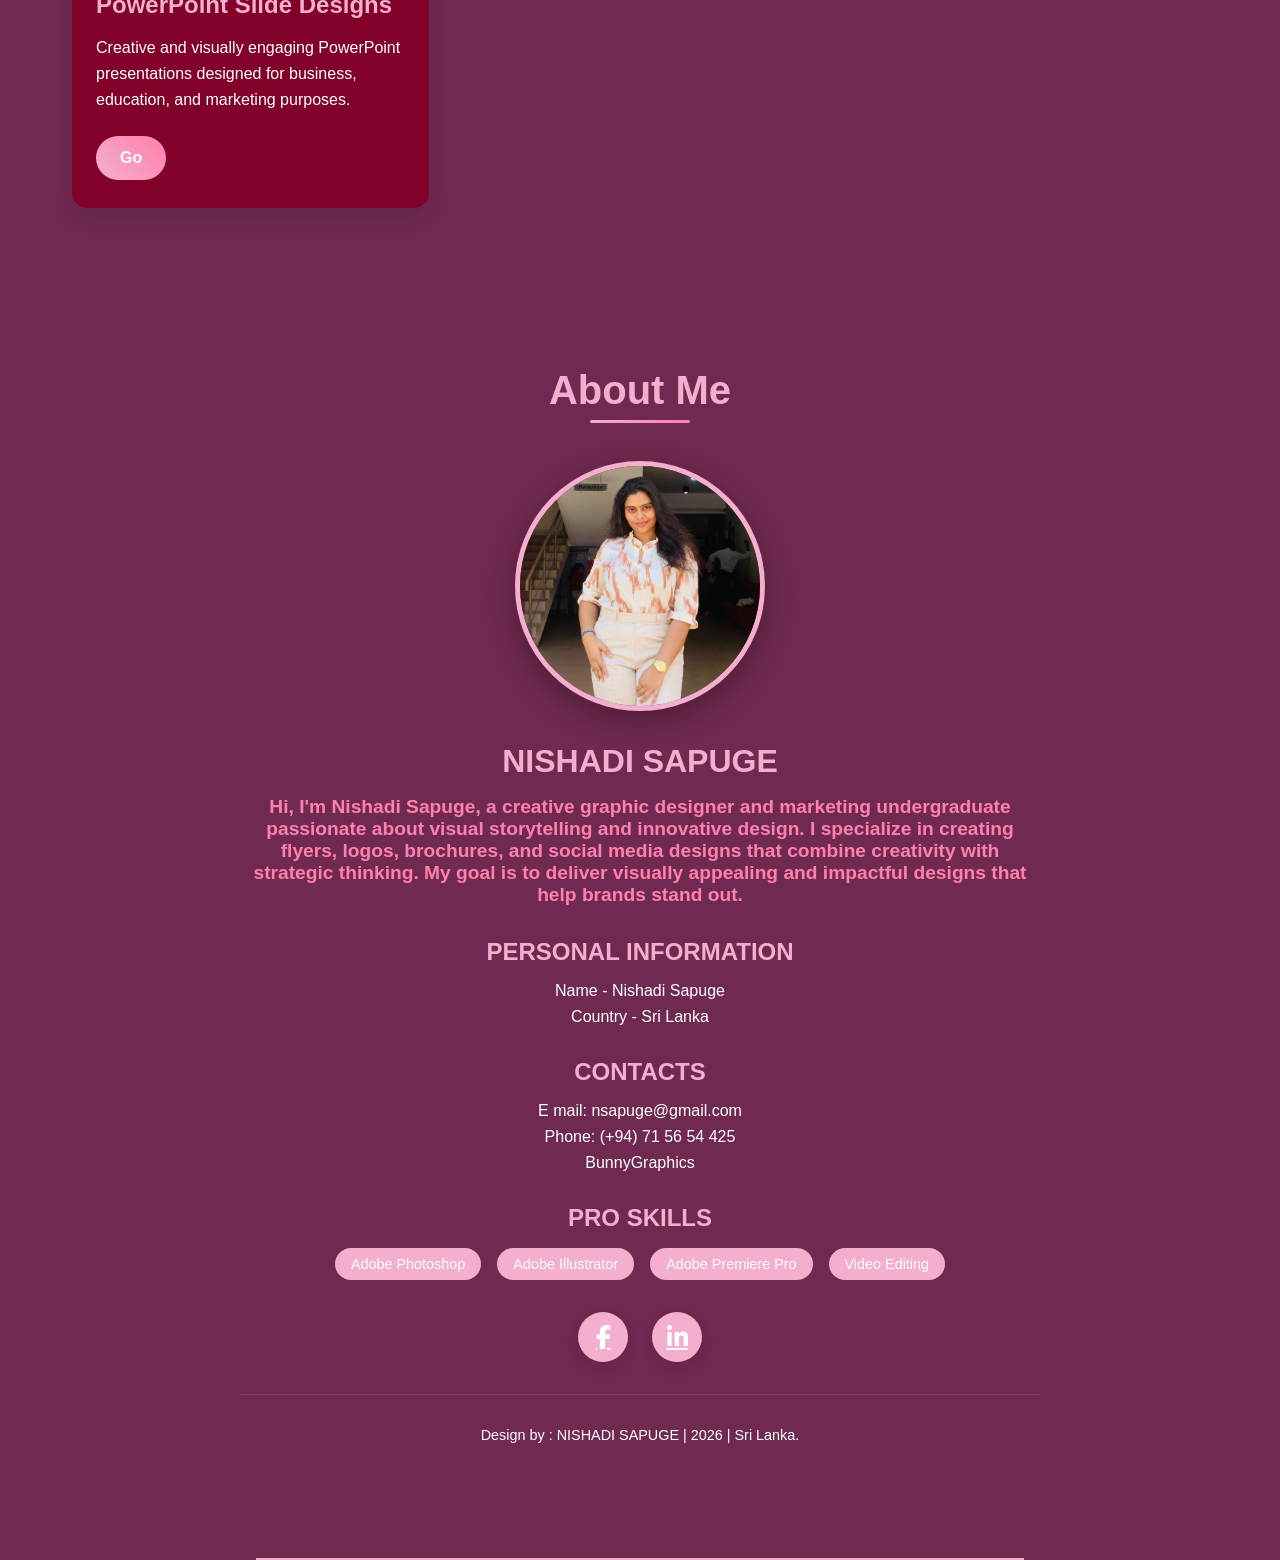
==== commit d6891cfb: "Change button text from 'Get Now' to 'Go'" ====
--- a/index.html
+++ b/index.html
@@ -151,7 +151,7 @@
                 <div class="portfolio-content">
                     <h3 class="portfolio-title">PowerPoint Slide Designs</h3>
                     <p class="portfolio-description">Creative and visually engaging PowerPoint presentations designed for business, education, and marketing purposes.</p>
-                    <a href="www.example.com" target="_blank" class="portfolio-btn">Get Now</a>
+                    <a href="www.example.com" target="_blank" class="portfolio-btn">Go</a>
                 </div>
             </div>
         </div>
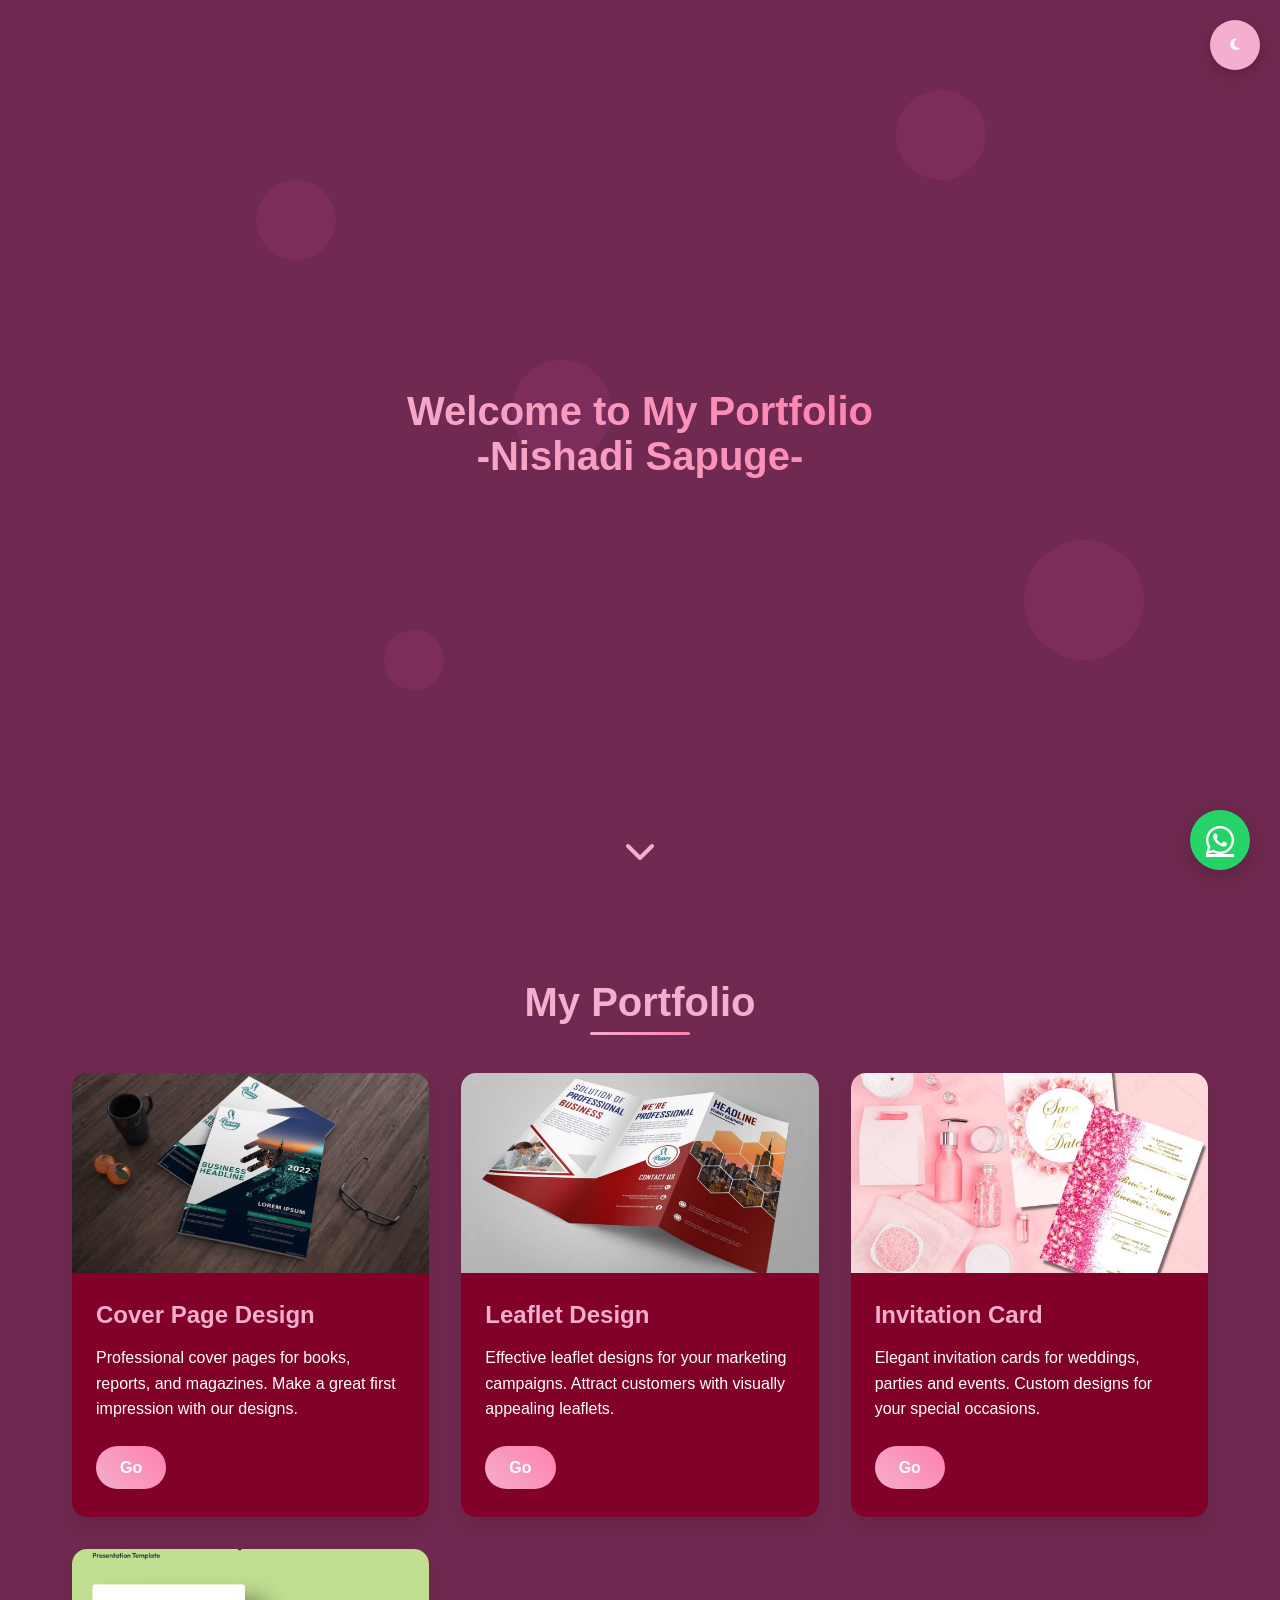
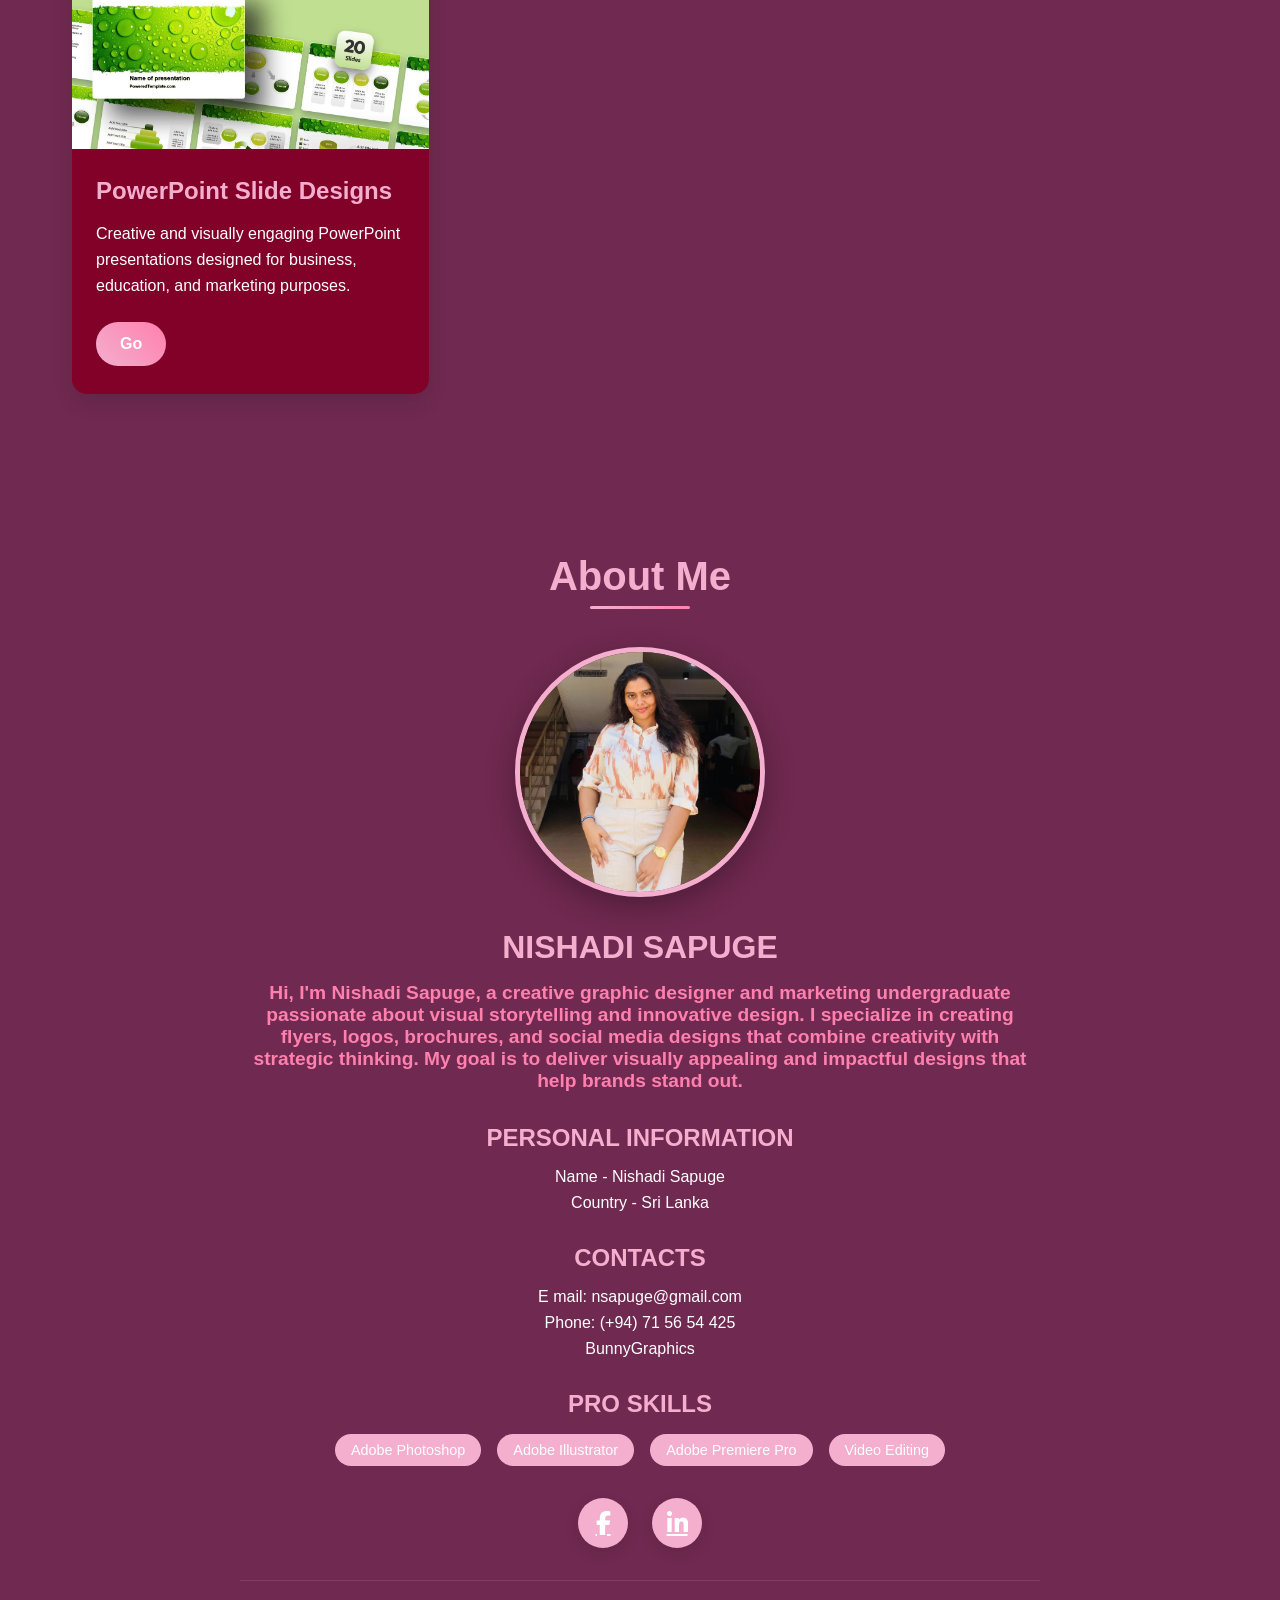
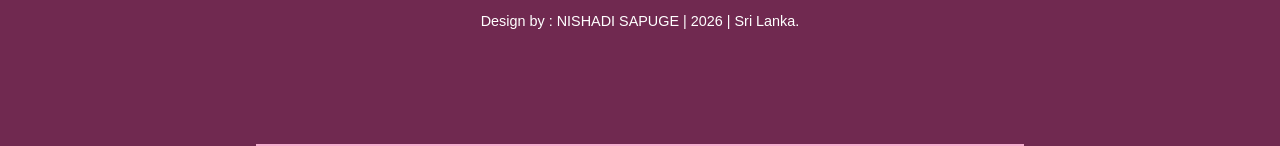
==== commit aae6057a: "Update link in portfolio section to PresentationSlides.html" ====
--- a/index.html
+++ b/index.html
@@ -151,7 +151,7 @@
                 <div class="portfolio-content">
                     <h3 class="portfolio-title">PowerPoint Slide Designs</h3>
                     <p class="portfolio-description">Creative and visually engaging PowerPoint presentations designed for business, education, and marketing purposes.</p>
-                    <a href="www.example.com" target="_blank" class="portfolio-btn">Go</a>
+                    <a href="PresentationSlides.html" target="_blank" class="portfolio-btn">Go</a>
                 </div>
             </div>
         </div>
